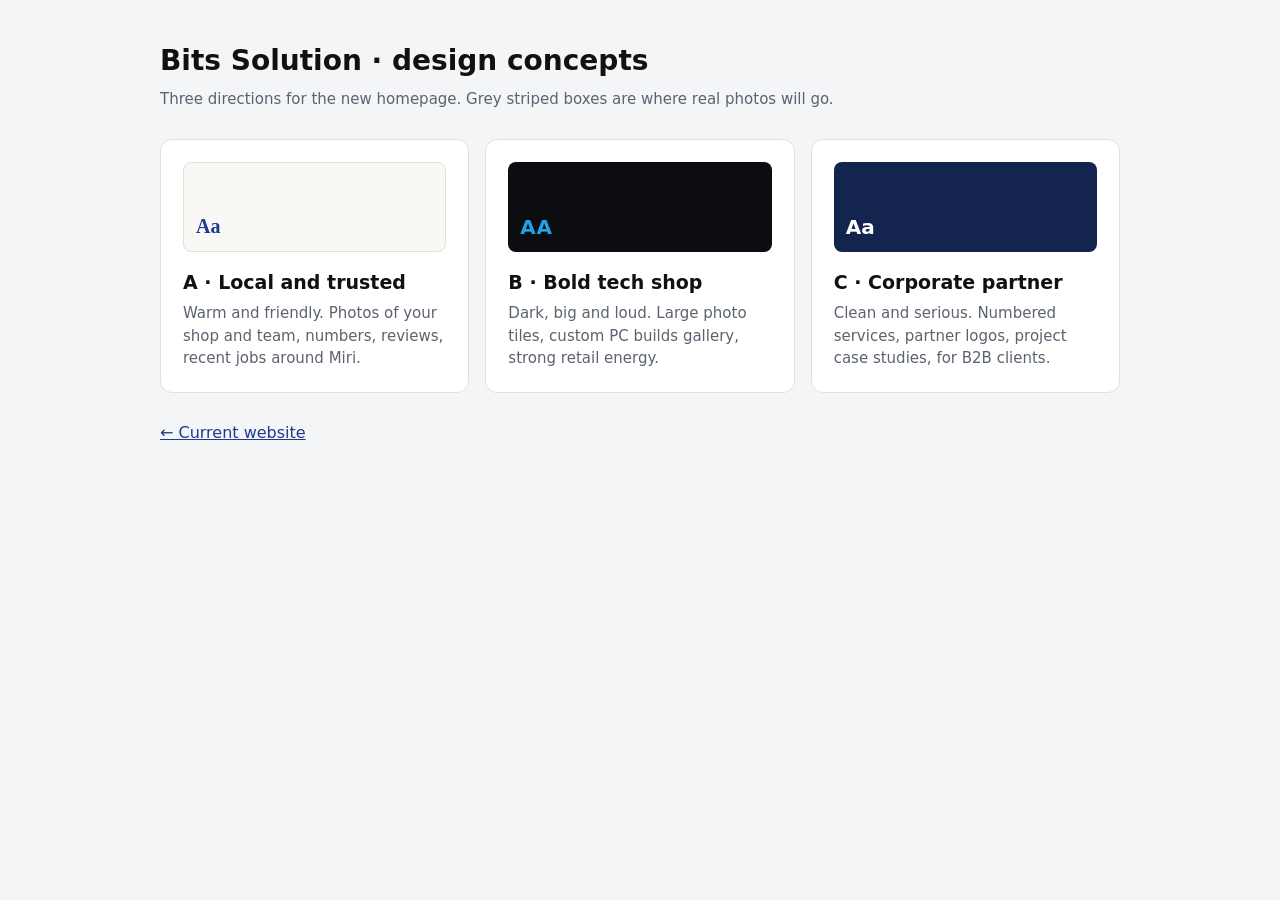
==== concepts/index.html @ 42ba4113 "Add three homepage design concepts for review Preview-only pages under concepts/ (A local and truste" ====
<!DOCTYPE html>
<html lang="en">
<head>
<meta charset="UTF-8">
<meta name="viewport" content="width=device-width, initial-scale=1.0">
<title>Design concepts · Bits Solution</title>
<link rel="icon" type="image/png" href="../images/favicon-32.png">
<style>
  * { box-sizing:border-box; margin:0; padding:0; }
  body { font-family:system-ui,sans-serif; background:#f4f5f7; color:#111; padding:40px 20px; line-height:1.5; }
  .wrap { max-width:960px; margin:0 auto; }
  h1 { font-size:28px; }
  .sub { color:#5b6370; margin:6px 0 28px; }
  .grid { display:grid; grid-template-columns:repeat(auto-fit,minmax(260px,1fr)); gap:16px; }
  a.card { display:block; background:#fff; border:1px solid #dde1e7; border-radius:12px; padding:22px; text-decoration:none; color:inherit; }
  a.card:hover { border-color:#1d3a8f; }
  .swatch { height:90px; border-radius:8px; margin-bottom:16px; display:flex; align-items:flex-end; padding:10px 12px; font-weight:700; font-size:20px; }
  h2 { font-size:19px; }
  p { color:#5b6370; font-size:15px; margin-top:6px; }
  .back { display:inline-block; margin-top:28px; color:#1d3a8f; }
</style>
</head>
<body>
<div class="wrap">
  <h1>Bits Solution · design concepts</h1>
  <p class="sub">Three directions for the new homepage. Grey striped boxes are where real photos will go.</p>
  <div class="grid">
    <a class="card" href="a-local.html">
      <div class="swatch" style="background:#faf8f4;border:1px solid #e4e0d8;color:#1d3a8f;font-family:Georgia,serif">Aa</div>
      <h2>A · Local and trusted</h2>
      <p>Warm and friendly. Photos of your shop and team, numbers, reviews, recent jobs around Miri.</p>
    </a>
    <a class="card" href="b-bold.html">
      <div class="swatch" style="background:#0c0d10;color:#1fa3e6;text-transform:uppercase;letter-spacing:.04em">Aa</div>
      <h2>B · Bold tech shop</h2>
      <p>Dark, big and loud. Large photo tiles, custom PC builds gallery, strong retail energy.</p>
    </a>
    <a class="card" href="c-corporate.html">
      <div class="swatch" style="background:#13254f;color:#fff;font-weight:600">Aa</div>
      <h2>C · Corporate partner</h2>
      <p>Clean and serious. Numbered services, partner logos, project case studies, for B2B clients.</p>
    </a>
  </div>
  <a class="back" href="../index.html">← Current website</a>
</div>
</body>
</html>
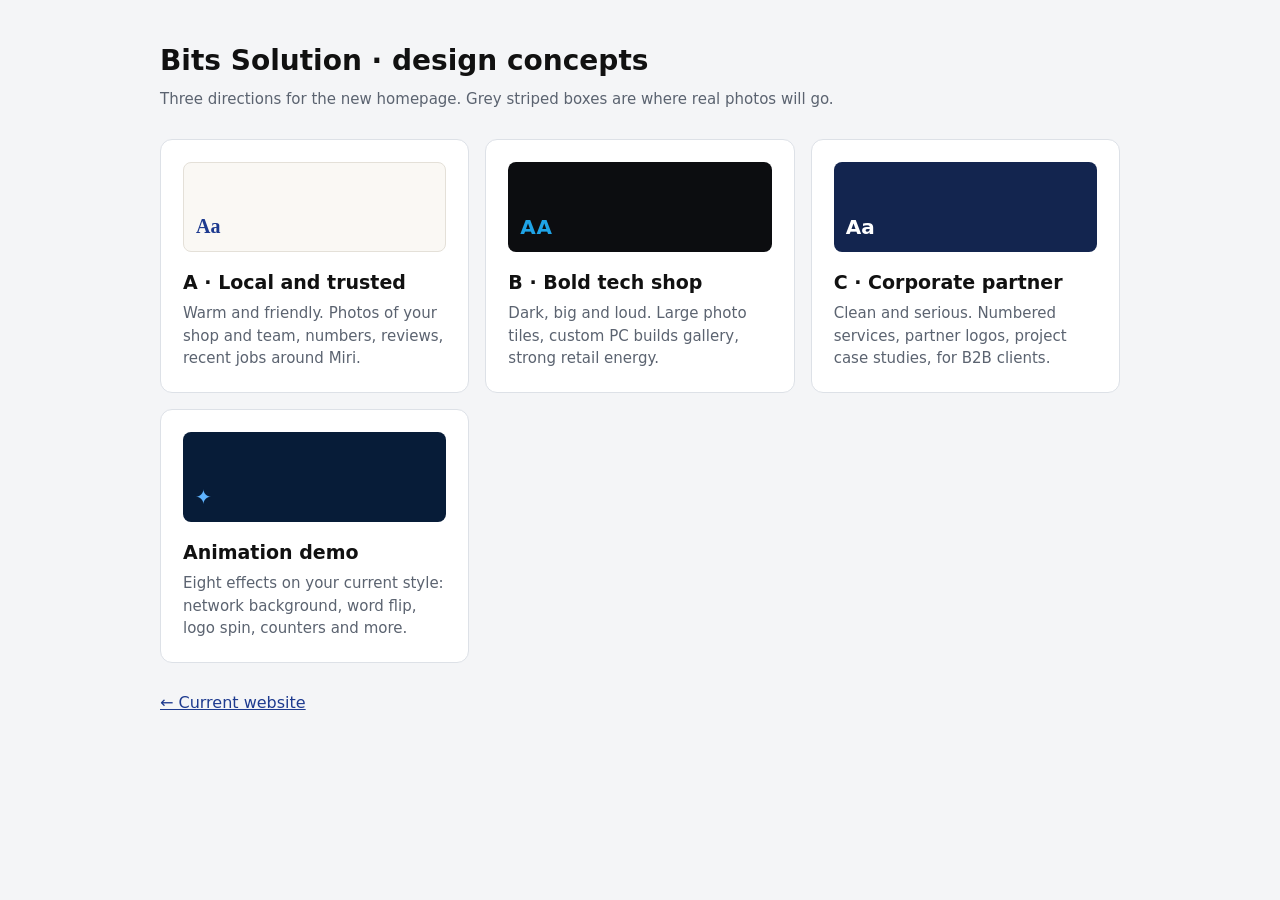
==== commit d7717ea3: "Add animation demo page to concepts Eight effects to choose from: network background, word flip, log" ====
--- a/concepts/index.html
+++ b/concepts/index.html
@@ -40,6 +40,11 @@
       <h2>C · Corporate partner</h2>
       <p>Clean and serious. Numbered services, partner logos, project case studies, for B2B clients.</p>
     </a>
+    <a class="card" href="motion.html">
+      <div class="swatch" style="background:#071C38;color:#5fb4ff">✦</div>
+      <h2>Animation demo</h2>
+      <p>Eight effects on your current style: network background, word flip, logo spin, counters and more.</p>
+    </a>
   </div>
   <a class="back" href="../index.html">← Current website</a>
 </div>
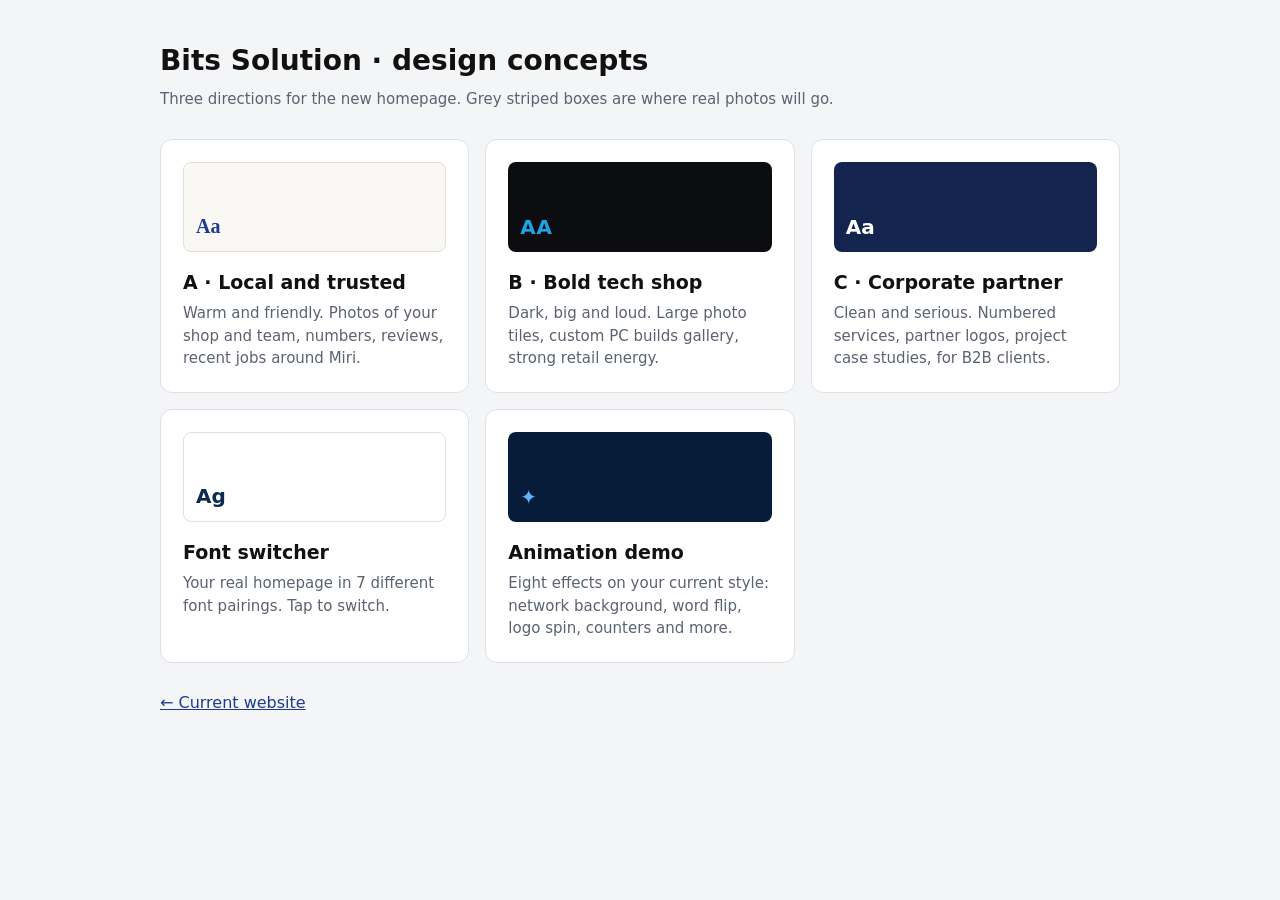
==== commit 793f9b80: "Add font switcher concept page Shows the real homepage with seven alternative font pairings.  Co-Aut" ====
--- a/concepts/index.html
+++ b/concepts/index.html
@@ -40,6 +40,11 @@
       <h2>C · Corporate partner</h2>
       <p>Clean and serious. Numbered services, partner logos, project case studies, for B2B clients.</p>
     </a>
+    <a class="card" href="fonts.html">
+      <div class="swatch" style="background:#fff;border:1px solid #dde1e7;color:#0B2A52">Ag</div>
+      <h2>Font switcher</h2>
+      <p>Your real homepage in 7 different font pairings. Tap to switch.</p>
+    </a>
     <a class="card" href="motion.html">
       <div class="swatch" style="background:#071C38;color:#5fb4ff">✦</div>
       <h2>Animation demo</h2>
